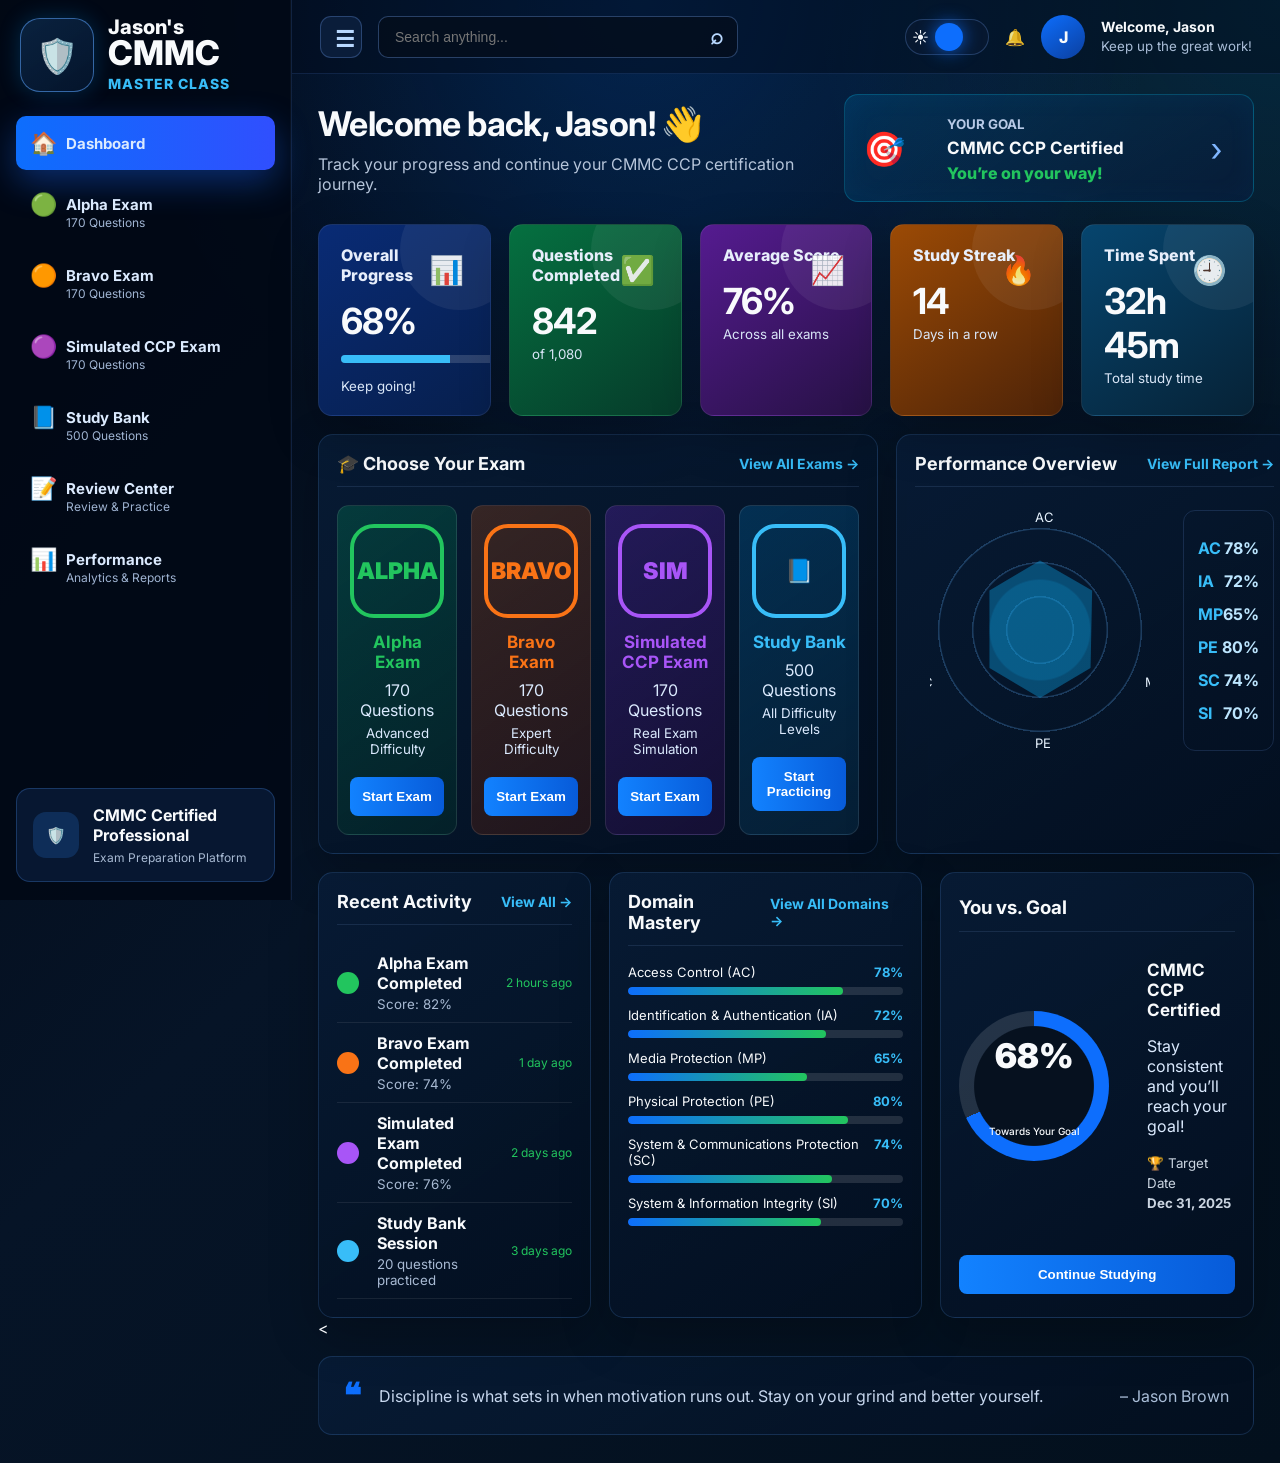
==== index.html @ 7495917f "Add files via upload" ====
<!DOCTYPE html>
<html lang="en">
<head>
  <meta charset="UTF-8" />
  <meta name="viewport" content="width=device-width, initial-scale=1.0" />
  <title>Jason's CMMC Master Class</title>
  <link rel="stylesheet" href="css/style.css?v=10" />
</head>

<body class="dash-body">

<aside class="side">
  <div class="logo-row">
    <div class="logo-badge">🛡️</div>
    <div>
      <div class="logo-title">Jason's<br><span>CMMC</span></div>
      <div class="logo-sub">MASTER CLASS</div>
    </div>
  </div>

  <nav class="side-nav">
    <a class="active" href="index.html"><span>🏠</span><b>Dashboard</b></a>
    <a href="exam-alpha.html"><span>🟢</span><b>Alpha Exam</b><small>170 Questions</small></a>
    <a href="exam-bravo.html"><span>🟠</span><b>Bravo Exam</b><small>170 Questions</small></a>
    <a href="exam-sim.html"><span>🟣</span><b>Simulated CCP Exam</b><small>170 Questions</small></a>
    <a href="study-bank.html"><span>📘</span><b>Study Bank</b><small>500 Questions</small></a>
    <a href="review.html"><span>📝</span><b>Review Center</b><small>Review & Practice</small></a>
    <a href="dashboard.html"><span>📊</span><b>Performance</b><small>Analytics & Reports</small></a>
  </nav>

  <div class="side-bottom">
    <div class="mini-shield">🛡️</div>
    <div>
      <b>CMMC Certified<br>Professional</b>
      <small>Exam Preparation Platform</small>
    </div>
  </div>
</aside>

<main class="dash-main">

  <header class="dash-top">
    <div class="top-left">
      <button class="hamburger">☰</button>
      <div class="search">
  <input id="dashboardSearch" type="text" placeholder="Search anything..." onkeydown="handleDashboardSearch(event)" />
  <button onclick="runDashboardSearch()">⌕</button>
</div>
    </div>

    <div class="top-right">
      <div class="toggle">☀️ <span></span></div>
      <div class="bell">🔔</div>
      <div class="avatar">J</div>
      <div class="welcome-mini">
        <b>Welcome, Jason</b>
        <small>Keep up the great work!</small>
      </div>
    </div>
  </header>

  <section class="hero-row">
    <div>
      <h1>Welcome back, Jason! 👋</h1>
      <p>Track your progress and continue your CMMC CCP certification journey.</p>
    </div>

    <div class="goal-box">
      <div class="goal-icon">🎯</div>
      <div>
        <small>YOUR GOAL</small>
        <b>CMMC CCP Certified</b>
        <span>You’re on your way!</span>
      </div>
      <div class="chev">›</div>
    </div>
  </section>

  <section class="metric-row">
    <div class="metric blue-card">
      <p>Overall Progress</p>
      <h2>68%</h2>
      <div class="progress-line"><span style="width:68%"></span></div>
      <small>Keep going!</small>
      <div class="metric-icon">📊</div>
    </div>

    <div class="metric green-card">
      <p>Questions Completed</p>
      <h2>842</h2>
      <small>of 1,080</small>
      <div class="metric-icon">✅</div>
    </div>

    <div class="metric purple-card">
      <p>Average Score</p>
      <h2>76%</h2>
      <small>Across all exams</small>
      <div class="metric-icon">📈</div>
    </div>

    <div class="metric orange-card">
      <p>Study Streak</p>
      <h2>14</h2>
      <small>Days in a row</small>
      <div class="metric-icon">🔥</div>
    </div>

    <div class="metric cyan-card">
      <p>Time Spent</p>
      <h2>32h 45m</h2>
      <small>Total study time</small>
      <div class="metric-icon">🕘</div>
    </div>
  </section>

  <section class="middle-grid">

    <div class="panel choose-panel">
      <div class="panel-head">
        <h3>🎓 Choose Your Exam</h3>
        <a href="#">View All Exams →</a>
      </div>

      <div class="exam-cards">
        <a class="exam-tile alpha-tile" href="exam-alpha.html">
          <div class="tile-shield">ALPHA</div>
          <h4>Alpha Exam</h4>
          <p>170 Questions</p>
          <small>Advanced Difficulty</small>
          <button>Start Exam</button>
        </a>

        <a class="exam-tile bravo-tile" href="exam-bravo.html">
          <div class="tile-shield">BRAVO</div>
          <h4>Bravo Exam</h4>
          <p>170 Questions</p>
          <small>Expert Difficulty</small>
          <button>Start Exam</button>
        </a>

        <a class="exam-tile sim-tile" href="exam-sim.html">
          <div class="tile-shield">SIM</div>
          <h4>Simulated CCP Exam</h4>
          <p>170 Questions</p>
          <small>Real Exam Simulation</small>
          <button>Start Exam</button>
        </a>

        <a class="exam-tile bank-tile" href="study-bank.html">
          <div class="tile-shield">📘</div>
          <h4>Study Bank</h4>
          <p>500 Questions</p>
          <small>All Difficulty Levels</small>
          <button>Start Practicing</button>
        </a>
      </div>
    </div>

    <div class="panel performance-card">
      <div class="panel-head">
        <h3>Performance Overview</h3>
        <a href="dashboard.html">View Full Report →</a>
      </div>

      <div class="radar-wrap">
        <div class="radar">
          <span>AC</span><span>IA</span><span>MP</span><span>PE</span><span>SC</span><span>SI</span>
          <div class="radar-poly"></div>
        </div>

        <div class="score-list">
          <p><b>AC</b><strong>78%</strong></p>
          <p><b>IA</b><strong>72%</strong></p>
          <p><b>MP</b><strong>65%</strong></p>
          <p><b>PE</b><strong>80%</strong></p>
          <p><b>SC</b><strong>74%</strong></p>
          <p><b>SI</b><strong>70%</strong></p>
        </div>
      </div>
    </div>

  </section>

  <section class="bottom-grid">

    <div class="panel">
      <div class="panel-head">
        <h3>Recent Activity</h3>
        <a href="#">View All →</a>
      </div>

      <div class="activity-list">
        <div><span class="dot green"></span><p><b>Alpha Exam Completed</b><small>Score: 82%</small></p><em>2 hours ago</em></div>
        <div><span class="dot orange"></span><p><b>Bravo Exam Completed</b><small>Score: 74%</small></p><em>1 day ago</em></div>
        <div><span class="dot purple"></span><p><b>Simulated Exam Completed</b><small>Score: 76%</small></p><em>2 days ago</em></div>
        <div><span class="dot blue"></span><p><b>Study Bank Session</b><small>20 questions practiced</small></p><em>3 days ago</em></div>
      </div>
    </div>

    <div class="panel">
      <div class="panel-head">
        <h3>Domain Mastery</h3>
        <a href="#">View All Domains →</a>
      </div>

      <div class="mastery-list">
        <div><p>Access Control (AC)<b>78%</b></p><span><i style="width:78%"></i></span></div>
        <div><p>Identification & Authentication (IA)<b>72%</b></p><span><i style="width:72%"></i></span></div>
        <div><p>Media Protection (MP)<b>65%</b></p><span><i style="width:65%"></i></span></div>
        <div><p>Physical Protection (PE)<b>80%</b></p><span><i style="width:80%"></i></span></div>
        <div><p>System & Communications Protection (SC)<b>74%</b></p><span><i style="width:74%"></i></span></div>
        <div><p>System & Information Integrity (SI)<b>70%</b></p><span><i style="width:70%"></i></span></div>
      </div>
    </div>

    <div class="panel goal-panel">
      <h3>You vs. Goal</h3>
      <div class="goal-ring">68%<small>Towards Your Goal</small></div>
      <div class="goal-text">
        <b>CMMC CCP Certified</b>
        <p>Stay consistent and you’ll reach your goal!</p>
        <small>🏆 Target Date<br><strong>Dec 31, 2025</strong></small>
      </div>
      <a href="study-bank.html"><button>Continue Studying</button></a>
    </div>

  </section>

<<footer class="quote-bar">
  <b>❝</b>
  <span>Discipline is what sets in when motivation runs out. Stay on your grind and better yourself.</span>
  <em>– Jason Brown</em>
</footer>

</main>

<script>
function handleDashboardSearch(event) {
  if (event.key === "Enter") {
    runDashboardSearch();
  }
}

function runDashboardSearch() {
  const term =
    document.getElementById("dashboardSearch")
      .value
      .trim()
      .toLowerCase();

  if (!term) return;

  const routes = [
    {
      keys: ["alpha", "alpha exam"],
      url: "exam-alpha.html"
    },
    {
      keys: ["bravo", "bravo exam"],
      url: "exam-bravo.html"
    },
    {
      keys: ["sim", "simulation", "simulated", "simulated exam"],
      url: "exam-sim.html"
    },
    {
      keys: ["study", "study bank", "bank", "practice"],
      url: "study-bank.html"
    },
    {
      keys: ["review", "missed", "incorrect", "wrong"],
      url: "review.html"
    },
    {
      keys: ["dashboard", "performance", "analytics", "report", "stats"],
      url: "dashboard.html"
    }
  ];

  const match = routes.find(route =>
    route.keys.some(key => term.includes(key))
  );

  if (match) {
    window.location.href = match.url;
  } else {
    alert(
      "Try searching: Alpha, Bravo, Simulated Exam, Study Bank, Review, or Performance."
    );
  }
}
</script>

</body>
</html>
---- css/style.css ----
@import url('https://fonts.googleapis.com/css2?family=Inter:wght@400;600;700;800&display=swap');

* {
  box-sizing: border-box;
}

body {
  margin: 0;
  font-family: Inter, Arial, sans-serif;
  color: #f8fafc;
}

a {
  text-decoration: none;
  color: inherit;
}

.dash-body {
  display: flex;
  min-height: 100vh;
  background:
    radial-gradient(circle at top center, rgba(0, 116, 255, 0.22), transparent 32%),
    radial-gradient(circle at top right, rgba(0, 221, 255, 0.11), transparent 24%),
    linear-gradient(135deg, #020814 0%, #061427 45%, #03101d 100%);
}

/* Sidebar */

.side {
  width: 292px;
  flex-shrink: 0;
  height: 100vh;
  position: sticky;
  top: 0;
  padding: 18px 16px;
  display: flex;
  flex-direction: column;
  background: rgba(2, 9, 22, 0.86);
  border-right: 1px solid rgba(90, 150, 255, 0.18);
  box-shadow: inset -1px 0 0 rgba(255,255,255,.03);
}

.logo-row {
  display: flex;
  align-items: center;
  gap: 14px;
  margin-bottom: 24px;
  padding-left: 4px;
}

.logo-badge {
  width: 74px;
  height: 74px;
  display: grid;
  place-items: center;
  border-radius: 20px;
  background:
    linear-gradient(145deg, rgba(28, 87, 147, .34), rgba(5, 23, 48, .85));
  border: 1px solid rgba(89, 164, 255, .55);
  box-shadow: 0 0 22px rgba(0, 149, 255, .24);
  font-size: 34px;
}

.logo-title {
  font-size: 20px;
  font-weight: 800;
  line-height: .95;
}

.logo-title span {
  font-size: 34px;
}

.logo-sub {
  margin-top: 6px;
  color: #38bdf8;
  font-size: 14px;
  font-weight: 800;
  letter-spacing: 1px;
}

.side-nav {
  display: flex;
  flex-direction: column;
  gap: 10px;
}

.side-nav a {
  min-height: 54px;
  display: grid;
  grid-template-columns: 36px 1fr;
  align-items: center;
  padding: 11px 14px;
  border-radius: 10px;
  color: #dbeafe;
  transition: .2s;
}

.side-nav a span {
  font-size: 22px;
}

.side-nav a b {
  font-size: 15px;
}

.side-nav a small {
  grid-column: 2;
  display: block;
  color: #9fb4d2;
  margin-top: -2px;
  font-size: 12px;
}

.side-nav a:hover,
.side-nav a.active {
  background: linear-gradient(90deg, #0d6efd 0%, #304ffe 100%);
  box-shadow: 0 12px 34px rgba(25, 103, 255, .38);
}

.side-nav a.active small {
  color: #dbeafe;
}

.side-bottom {
  margin-top: auto;
  display: flex;
  gap: 14px;
  align-items: center;
  padding: 16px;
  border-radius: 14px;
  background: rgba(10, 29, 58, .76);
  border: 1px solid rgba(80, 150, 255, .25);
}

.mini-shield {
  width: 46px;
  height: 46px;
  border-radius: 13px;
  display: grid;
  place-items: center;
  background: rgba(20, 64, 120, .55);
}

.side-bottom small {
  display: block;
  color: #a8bad3;
  margin-top: 5px;
  font-size: 12px;
}

/* Main */

.dash-main {
  flex: 1;
  min-width: 0;
  padding: 0 26px 28px;
}

.dash-top {
  height: 74px;
  margin: 0 -26px 20px;
  padding: 0 28px;
  display: flex;
  align-items: center;
  justify-content: space-between;
  background: rgba(2, 12, 28, .48);
  border-bottom: 1px solid rgba(90, 150, 255, .15);
}

.top-left,
.top-right {
  display: flex;
  align-items: center;
  gap: 16px;
}

.hamburger {
  width: 42px;
  height: 42px;
  border-radius: 11px;
  border: 1px solid rgba(120, 170, 255, .28);
  background: rgba(14, 35, 67, .72);
  color: #b8d8ff;
  font-size: 22px;
}

.search {
  width: 360px;
  height: 42px;
  display: flex;
  align-items: center;
  padding: 0 14px;
  border-radius: 10px;
  border: 1px solid rgba(120, 170, 255, .32);
  background: rgba(4, 13, 28, .78);
}

.search input {
  flex: 1;
  border: 0;
  outline: 0;
  background: transparent;
  color: #e5eefc;
  font-size: 14px;
}

.search button {
  border: 0;
  background: transparent;
  color: #b8d8ff;
  font-size: 22px;
  cursor: pointer;
  padding: 0;
}

.search button:hover {
  color: #38bdf8;
}

.toggle {
  width: 84px;
  height: 36px;
  padding: 4px 6px;
  border-radius: 999px;
  border: 1px solid rgba(120, 170, 255, .25);
  background: rgba(9, 25, 50, .85);
  display: flex;
  align-items: center;
  gap: 6px;
}

.toggle span {
  width: 28px;
  height: 28px;
  border-radius: 50%;
  background: #0d6efd;
  box-shadow: 0 0 18px rgba(13, 110, 253, .8);
}

.bell {
  opacity: .9;
}

.avatar {
  width: 44px;
  height: 44px;
  border-radius: 50%;
  display: grid;
  place-items: center;
  background: linear-gradient(145deg, #0d6efd, #0b3f9f);
  font-weight: 800;
}

.welcome-mini b {
  display: block;
  font-size: 14px;
}

.welcome-mini small {
  color: #a9bdd7;
}

/* Hero */

.hero-row {
  display: flex;
  align-items: center;
  justify-content: space-between;
  margin-bottom: 22px;
}

.hero-row h1 {
  font-size: 34px;
  margin: 0 0 10px;
  letter-spacing: -.6px;
}

.hero-row p {
  margin: 0;
  color: #b6c5da;
}

.goal-box {
  width: 420px;
  min-height: 94px;
  display: grid;
  grid-template-columns: 70px 1fr 24px;
  align-items: center;
  gap: 14px;
  padding: 18px;
  border-radius: 14px;
  background: linear-gradient(145deg, rgba(0, 110, 170, .23), rgba(8, 27, 56, .84));
  border: 1px solid rgba(0, 212, 255, .24);
  box-shadow: inset 0 0 30px rgba(0, 170, 255, .05);
}

.goal-icon {
  font-size: 34px;
}

.goal-box small {
  color: #b7c9e6;
  font-weight: 700;
}

.goal-box b {
  display: block;
  margin: 5px 0;
  font-size: 17px;
}

.goal-box span {
  color: #22c55e;
  font-weight: 800;
}

.chev {
  color: #7fb6ff;
  font-size: 34px;
}

/* Metrics */

.metric-row {
  display: grid;
  grid-template-columns: repeat(5, 1fr);
  gap: 18px;
  margin-bottom: 18px;
}

.metric {
  position: relative;
  min-height: 144px;
  padding: 20px 22px;
  border-radius: 14px;
  overflow: hidden;
  border: 1px solid rgba(255, 255, 255, .08);
  box-shadow: 0 18px 50px rgba(0,0,0,.24);
}

.metric:after {
  content: "";
  position: absolute;
  right: -30px;
  top: -35px;
  width: 120px;
  height: 120px;
  border-radius: 50%;
  background: rgba(255,255,255,.06);
}

.metric p {
  margin: 0 0 14px;
  font-weight: 800;
  color: #e7eefb;
}

.metric h2 {
  margin: 0;
  font-size: 36px;
  letter-spacing: -1px;
}

.metric small {
  color: #d9e6f7;
}

.metric-icon {
  position: absolute;
  top: 28px;
  right: 26px;
  font-size: 28px;
  z-index: 2;
  opacity: .9;
}

.blue-card { background: linear-gradient(145deg, #092b75, #071f4d); }
.green-card { background: linear-gradient(145deg, #057040, #063b2a); }
.purple-card { background: linear-gradient(145deg, #551b90, #261144); }
.orange-card { background: linear-gradient(145deg, #9b4a05, #4d2308); }
.cyan-card { background: linear-gradient(145deg, #06456e, #062236); }

.progress-line {
  height: 8px;
  width: 160px;
  background: rgba(255,255,255,.15);
  border-radius: 999px;
  margin: 12px 0;
  overflow: hidden;
}

.progress-line span {
  display: block;
  height: 100%;
  background: #38bdf8;
}

/* Panels */

.middle-grid {
  display: grid;
  grid-template-columns: 1.55fr 1.1fr;
  gap: 18px;
  margin-bottom: 18px;
}

.bottom-grid {
  display: grid;
  grid-template-columns: 1fr 1.15fr 1.15fr;
  gap: 18px;
}

.panel {
  border-radius: 15px;
  background: linear-gradient(145deg, rgba(8, 28, 55, .86), rgba(3, 15, 31, .92));
  border: 1px solid rgba(93, 164, 255, .18);
  box-shadow: 0 18px 50px rgba(0,0,0,.24);
  padding: 18px;
}

.panel-head {
  display: flex;
  align-items: center;
  justify-content: space-between;
  margin-bottom: 18px;
  padding-bottom: 12px;
  border-bottom: 1px solid rgba(150, 190, 255, .12);
}

.panel-head h3 {
  margin: 0;
  font-size: 18px;
}

.panel-head a {
  color: #38bdf8;
  font-size: 14px;
  font-weight: 700;
}

.exam-cards {
  display: grid;
  grid-template-columns: repeat(4, 1fr);
  gap: 14px;
}

.exam-tile {
  min-height: 270px;
  text-align: center;
  padding: 18px 12px;
  border-radius: 12px;
  border: 1px solid rgba(255,255,255,.1);
  transition: .2s;
}

.exam-tile:hover {
  transform: translateY(-5px);
}

.tile-shield {
  width: 94px;
  height: 94px;
  margin: 0 auto 14px;
  display: grid;
  place-items: center;
  border-radius: 24px;
  border: 4px solid currentColor;
  font-size: 23px;
  font-weight: 900;
}

.exam-tile h4 {
  margin: 6px 0 8px;
  font-size: 17px;
}

.exam-tile p,
.exam-tile small {
  display: block;
  color: #dbeafe;
  margin: 5px 0;
}

.exam-tile button,
.goal-panel button {
  width: 100%;
  margin-top: 15px;
  padding: 12px;
  border: 0;
  border-radius: 8px;
  background: linear-gradient(90deg, #1282ff, #075bd9);
  color: white;
  font-weight: 800;
  cursor: pointer;
}

.alpha-tile {
  color: #22c55e;
  background: linear-gradient(145deg, rgba(0, 160, 95, .25), rgba(4, 39, 42, .68));
}

.bravo-tile {
  color: #f97316;
  background: linear-gradient(145deg, rgba(178, 74, 10, .28), rgba(43, 23, 27, .72));
}

.sim-tile {
  color: #a855f7;
  background: linear-gradient(145deg, rgba(99, 36, 184, .32), rgba(26, 16, 58, .75));
}

.bank-tile {
  color: #38bdf8;
  background: linear-gradient(145deg, rgba(0, 132, 210, .24), rgba(7, 36, 60, .76));
}

/* Radar */

.radar-wrap {
  display: grid;
  grid-template-columns: 1.25fr .9fr;
  align-items: center;
  gap: 18px;
}

.radar {
  position: relative;
  width: 250px;
  height: 250px;
  margin: auto;
  background:
    radial-gradient(circle, rgba(14,165,233,.18) 0 28%, transparent 29%),
    repeating-radial-gradient(circle, transparent 0 32px, rgba(99,179,255,.25) 33px 34px);
  clip-path: polygon(50% 0, 94% 25%, 94% 75%, 50% 100%, 6% 75%, 6% 25%);
}

.radar span {
  position: absolute;
  color: #e8f4ff;
  font-size: 13px;
}

.radar span:nth-child(1) { top: 4px; left: 48%; }
.radar span:nth-child(2) { top: 65px; right: 0; }
.radar span:nth-child(3) { bottom: 65px; right: 0; }
.radar span:nth-child(4) { bottom: 4px; left: 48%; }
.radar span:nth-child(5) { bottom: 65px; left: 0; }
.radar span:nth-child(6) { top: 65px; left: 0; }

.radar-poly {
  position: absolute;
  inset: 46px;
  background: rgba(14,165,233,.38);
  border: 4px solid #00b7ff;
  clip-path: polygon(50% 6%, 83% 25%, 82% 74%, 50% 93%, 18% 74%, 18% 25%);
}

.score-list {
  padding: 14px;
  border-radius: 12px;
  border: 1px solid rgba(120,170,255,.16);
}

.score-list p {
  display: flex;
  justify-content: space-between;
  margin: 13px 0;
}

.score-list b {
  color: #38bdf8;
}

.score-list strong {
  color: #bde6ff;
}

/* Bottom */

.activity-list div {
  display: grid;
  grid-template-columns: 30px 1fr auto;
  align-items: center;
  gap: 10px;
  padding: 10px 0;
  border-bottom: 1px solid rgba(255,255,255,.08);
}

.activity-list p {
  margin: 0;
}

.activity-list small {
  display: block;
  color: #a8bad3;
  margin-top: 3px;
}

.activity-list em {
  color: #22c55e;
  font-style: normal;
  font-size: 12px;
}

.dot {
  width: 22px;
  height: 22px;
  border-radius: 50%;
  display: block;
}

.dot.green { background: #22c55e; }
.dot.orange { background: #f97316; }
.dot.purple { background: #a855f7; }
.dot.blue { background: #38bdf8; }

.mastery-list div {
  margin-bottom: 12px;
}

.mastery-list p {
  display: flex;
  justify-content: space-between;
  margin: 0 0 7px;
  font-size: 13px;
}

.mastery-list p b {
  color: #38bdf8;
}

.mastery-list span {
  height: 8px;
  background: rgba(255,255,255,.12);
  border-radius: 999px;
  display: block;
  overflow: hidden;
}

.mastery-list i {
  height: 100%;
  display: block;
  border-radius: 999px;
  background: linear-gradient(90deg, #0d6efd, #22c55e);
}

.goal-panel {
  display: grid;
  grid-template-columns: 170px 1fr;
  gap: 18px;
  align-items: center;
}

.goal-panel h3 {
  grid-column: 1 / -1;
  margin: 0;
  padding-bottom: 12px;
  border-bottom: 1px solid rgba(150,190,255,.12);
}

.goal-ring {
  width: 150px;
  height: 150px;
  border-radius: 50%;
  display: grid;
  place-items: center;
  font-size: 34px;
  font-weight: 900;
  background:
    radial-gradient(circle at center, #06111f 56%, transparent 57%),
    conic-gradient(#0d6efd 0 68%, rgba(255,255,255,.12) 68% 100%);
}

.goal-ring small {
  display: block;
  font-size: 10px;
  font-weight: 500;
}

.goal-text b {
  font-size: 17px;
}

.goal-text p {
  color: #dbeafe;
}

.goal-text small {
  color: #cbd5e1;
}

.goal-panel a {
  grid-column: 1 / -1;
}

/* Quote */

.quote-bar {
  margin-top: 18px;
  padding: 18px 24px;
  display: flex;
  align-items: center;
  gap: 18px;
  border-radius: 14px;
  background: linear-gradient(145deg, rgba(8, 28, 55, .86), rgba(3, 15, 31, .92));
  border: 1px solid rgba(93, 164, 255, .18);
  color: #c7d7ee;
}

.quote-bar b {
  color: #0d6efd;
  font-size: 34px;
}

.quote-bar em {
  margin-left: auto;
  font-style: normal;
  color: #a9bdd7;
}

/* Existing app compatibility */

.dashboard-card,
.review-card,
.exam-main,
#questionContainer {
  background: linear-gradient(145deg, rgba(8, 28, 55, .92), rgba(3, 15, 31, .96));
  border: 1px solid rgba(93, 164, 255, .22);
  border-radius: 14px;
  padding: 20px;
  margin: 16px;
  color: #f8fafc;
}

button {
  background: linear-gradient(90deg, #0d6efd, #075bd9);
  color: white;
  border: none;
  border-radius: 8px;
  padding: 10px 14px;
  font-weight: 800;
  cursor: pointer;
}

.choice {
  display: block;
  padding: 14px;
  margin: 10px 0;
  border-radius: 10px;
  background: rgba(255,255,255,.05);
  border: 1px solid rgba(255,255,255,.09);
}

#progressBarContainer {
  height: 10px;
  background: rgba(255,255,255,.12);
  border-radius: 99px;
  overflow: hidden;
  margin: 16px;
}

#progressBar {
  height: 100%;
  width: 0%;
  background: linear-gradient(90deg, #0d6efd, #22c55e);
}

.weak-domain { color: #ef4444; font-weight: bold; }
.mid-domain { color: #f59e0b; font-weight: bold; }
.strong-domain { color: #22c55e; font-weight: bold; }

@media (max-width: 1200px) {
  .metric-row {
    grid-template-columns: repeat(2, 1fr);
  }

  .middle-grid,
  .bottom-grid {
    grid-template-columns: 1fr;
  }

  .exam-cards {
    grid-template-columns: repeat(2, 1fr);
  }

  .radar-wrap {
    grid-template-columns: 1fr;
  }
}

@media (max-width: 800px) {
  .dash-body {
    flex-direction: column;
  }

  .side {
    width: 100%;
    height: auto;
    position: relative;
  }

  .dash-top,
  .hero-row,
  .top-left,
  .top-right {
    flex-direction: column;
    height: auto;
    align-items: flex-start;
    gap: 12px;
  }

  .search,
  .goal-box {
    width: 100%;
  }

  .metric-row,
  .exam-cards,
  .goal-panel {
    grid-template-columns: 1fr;
  }
}
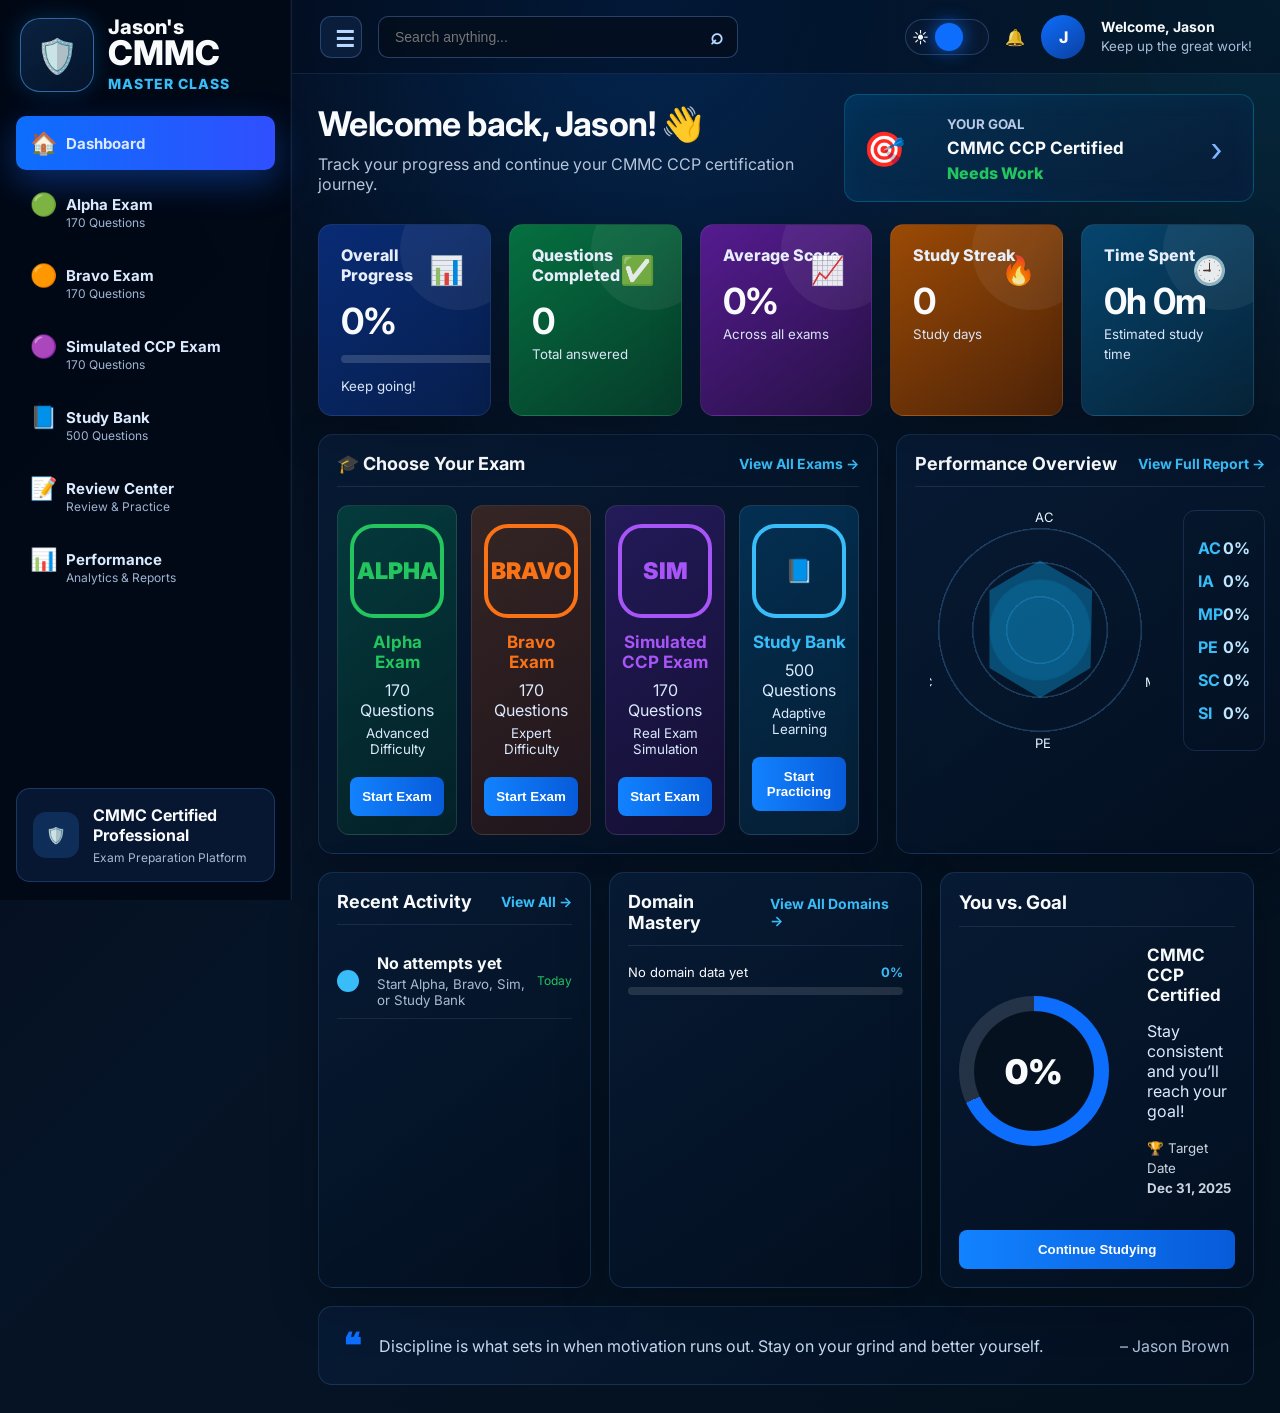
==== commit 2e487135: "Add files via upload" ====
--- a/index.html
+++ b/index.html
@@ -4,7 +4,7 @@
   <meta charset="UTF-8" />
   <meta name="viewport" content="width=device-width, initial-scale=1.0" />
   <title>Jason's CMMC Master Class</title>
-  <link rel="stylesheet" href="css/style.css?v=10" />
+  <link rel="stylesheet" href="css/style.css?v=11" />
 </head>
 
 <body class="dash-body">
@@ -43,9 +43,9 @@
     <div class="top-left">
       <button class="hamburger">☰</button>
       <div class="search">
-  <input id="dashboardSearch" type="text" placeholder="Search anything..." onkeydown="handleDashboardSearch(event)" />
-  <button onclick="runDashboardSearch()">⌕</button>
-</div>
+        <input id="dashboardSearch" type="text" placeholder="Search anything..." onkeydown="handleDashboardSearch(event)" />
+        <button onclick="runDashboardSearch()">⌕</button>
+      </div>
     </div>
 
     <div class="top-right">
@@ -70,7 +70,7 @@
       <div>
         <small>YOUR GOAL</small>
         <b>CMMC CCP Certified</b>
-        <span>You’re on your way!</span>
+        <span id="goalStatus">You’re on your way!</span>
       </div>
       <div class="chev">›</div>
     </div>
@@ -79,37 +79,37 @@
   <section class="metric-row">
     <div class="metric blue-card">
       <p>Overall Progress</p>
-      <h2>68%</h2>
-      <div class="progress-line"><span style="width:68%"></span></div>
+      <h2 id="overallProgress">0%</h2>
+      <div class="progress-line"><span id="overallProgressBar" style="width:0%"></span></div>
       <small>Keep going!</small>
       <div class="metric-icon">📊</div>
     </div>
 
     <div class="metric green-card">
       <p>Questions Completed</p>
-      <h2>842</h2>
-      <small>of 1,080</small>
+      <h2 id="questionsCompleted">0</h2>
+      <small>Total answered</small>
       <div class="metric-icon">✅</div>
     </div>
 
     <div class="metric purple-card">
       <p>Average Score</p>
-      <h2>76%</h2>
+      <h2 id="averageScore">0%</h2>
       <small>Across all exams</small>
       <div class="metric-icon">📈</div>
     </div>
 
     <div class="metric orange-card">
       <p>Study Streak</p>
-      <h2>14</h2>
-      <small>Days in a row</small>
+      <h2 id="studyStreak">0</h2>
+      <small>Study days</small>
       <div class="metric-icon">🔥</div>
     </div>
 
     <div class="metric cyan-card">
       <p>Time Spent</p>
-      <h2>32h 45m</h2>
-      <small>Total study time</small>
+      <h2 id="timeSpent">0h 0m</h2>
+      <small>Estimated study time</small>
       <div class="metric-icon">🕘</div>
     </div>
   </section>
@@ -119,7 +119,7 @@
     <div class="panel choose-panel">
       <div class="panel-head">
         <h3>🎓 Choose Your Exam</h3>
-        <a href="#">View All Exams →</a>
+        <a href="exam-sim.html">View All Exams →</a>
       </div>
 
       <div class="exam-cards">
@@ -151,7 +151,7 @@
           <div class="tile-shield">📘</div>
           <h4>Study Bank</h4>
           <p>500 Questions</p>
-          <small>All Difficulty Levels</small>
+          <small>Adaptive Learning</small>
           <button>Start Practicing</button>
         </a>
       </div>
@@ -169,13 +169,13 @@
           <div class="radar-poly"></div>
         </div>
 
-        <div class="score-list">
-          <p><b>AC</b><strong>78%</strong></p>
-          <p><b>IA</b><strong>72%</strong></p>
-          <p><b>MP</b><strong>65%</strong></p>
-          <p><b>PE</b><strong>80%</strong></p>
-          <p><b>SC</b><strong>74%</strong></p>
-          <p><b>SI</b><strong>70%</strong></p>
+        <div id="performanceScoreList" class="score-list">
+          <p><b>AC</b><strong>0%</strong></p>
+          <p><b>IA</b><strong>0%</strong></p>
+          <p><b>MP</b><strong>0%</strong></p>
+          <p><b>PE</b><strong>0%</strong></p>
+          <p><b>SC</b><strong>0%</strong></p>
+          <p><b>SI</b><strong>0%</strong></p>
         </div>
       </div>
     </div>
@@ -187,36 +187,28 @@
     <div class="panel">
       <div class="panel-head">
         <h3>Recent Activity</h3>
-        <a href="#">View All →</a>
-      </div>
-
-      <div class="activity-list">
-        <div><span class="dot green"></span><p><b>Alpha Exam Completed</b><small>Score: 82%</small></p><em>2 hours ago</em></div>
-        <div><span class="dot orange"></span><p><b>Bravo Exam Completed</b><small>Score: 74%</small></p><em>1 day ago</em></div>
-        <div><span class="dot purple"></span><p><b>Simulated Exam Completed</b><small>Score: 76%</small></p><em>2 days ago</em></div>
-        <div><span class="dot blue"></span><p><b>Study Bank Session</b><small>20 questions practiced</small></p><em>3 days ago</em></div>
+        <a href="dashboard.html">View All →</a>
+      </div>
+
+      <div id="recentActivityList" class="activity-list">
+        <div><span class="dot blue"></span><p><b>No attempts yet</b><small>Start an exam or study session</small></p><em>Today</em></div>
       </div>
     </div>
 
     <div class="panel">
       <div class="panel-head">
         <h3>Domain Mastery</h3>
-        <a href="#">View All Domains →</a>
-      </div>
-
-      <div class="mastery-list">
-        <div><p>Access Control (AC)<b>78%</b></p><span><i style="width:78%"></i></span></div>
-        <div><p>Identification & Authentication (IA)<b>72%</b></p><span><i style="width:72%"></i></span></div>
-        <div><p>Media Protection (MP)<b>65%</b></p><span><i style="width:65%"></i></span></div>
-        <div><p>Physical Protection (PE)<b>80%</b></p><span><i style="width:80%"></i></span></div>
-        <div><p>System & Communications Protection (SC)<b>74%</b></p><span><i style="width:74%"></i></span></div>
-        <div><p>System & Information Integrity (SI)<b>70%</b></p><span><i style="width:70%"></i></span></div>
+        <a href="dashboard.html">View All Domains →</a>
+      </div>
+
+      <div id="domainMasteryList" class="mastery-list">
+        <div><p>No domain data yet<b>0%</b></p><span><i style="width:0%"></i></span></div>
       </div>
     </div>
 
     <div class="panel goal-panel">
       <h3>You vs. Goal</h3>
-      <div class="goal-ring">68%<small>Towards Your Goal</small></div>
+      <div id="goalRing" class="goal-ring">0%<small>Towards Your Goal</small></div>
       <div class="goal-text">
         <b>CMMC CCP Certified</b>
         <p>Stay consistent and you’ll reach your goal!</p>
@@ -227,11 +219,11 @@
 
   </section>
 
-<<footer class="quote-bar">
-  <b>❝</b>
-  <span>Discipline is what sets in when motivation runs out. Stay on your grind and better yourself.</span>
-  <em>– Jason Brown</em>
-</footer>
+  <footer class="quote-bar">
+    <b>❝</b>
+    <span>Discipline is what sets in when motivation runs out. Stay on your grind and better yourself.</span>
+    <em>– Jason Brown</em>
+  </footer>
 
 </main>
 
@@ -252,30 +244,12 @@
   if (!term) return;
 
   const routes = [
-    {
-      keys: ["alpha", "alpha exam"],
-      url: "exam-alpha.html"
-    },
-    {
-      keys: ["bravo", "bravo exam"],
-      url: "exam-bravo.html"
-    },
-    {
-      keys: ["sim", "simulation", "simulated", "simulated exam"],
-      url: "exam-sim.html"
-    },
-    {
-      keys: ["study", "study bank", "bank", "practice"],
-      url: "study-bank.html"
-    },
-    {
-      keys: ["review", "missed", "incorrect", "wrong"],
-      url: "review.html"
-    },
-    {
-      keys: ["dashboard", "performance", "analytics", "report", "stats"],
-      url: "dashboard.html"
-    }
+    { keys: ["alpha", "alpha exam"], url: "exam-alpha.html" },
+    { keys: ["bravo", "bravo exam"], url: "exam-bravo.html" },
+    { keys: ["sim", "simulation", "simulated", "simulated exam"], url: "exam-sim.html" },
+    { keys: ["study", "study bank", "bank", "practice"], url: "study-bank.html" },
+    { keys: ["review", "missed", "incorrect", "wrong"], url: "review.html" },
+    { keys: ["dashboard", "performance", "analytics", "report", "stats"], url: "dashboard.html" }
   ];
 
   const match = routes.find(route =>
@@ -285,12 +259,12 @@
   if (match) {
     window.location.href = match.url;
   } else {
-    alert(
-      "Try searching: Alpha, Bravo, Simulated Exam, Study Bank, Review, or Performance."
-    );
+    alert("Try searching: Alpha, Bravo, Simulated Exam, Study Bank, Review, or Performance.");
   }
 }
 </script>
 
+<script src="js/home-dashboard.js"></script>
+
 </body>
 </html>
--- a/css/style.css
+++ b/css/style.css
@@ -744,12 +744,34 @@
 }
 
 .choice {
-  display: block;
-  padding: 14px;
-  margin: 10px 0;
-  border-radius: 10px;
-  background: rgba(255,255,255,.05);
-  border: 1px solid rgba(255,255,255,.09);
+  display: flex;
+  align-items: flex-start;
+  gap: 12px;
+  padding: 16px 18px;
+  margin: 12px 0;
+  border-radius: 14px;
+  background: rgba(255,255,255,.055);
+  border: 1px solid rgba(148, 197, 255, .16);
+  color: #f8fafc;
+  cursor: pointer;
+  transition: .18s ease;
+}
+
+.choice:hover {
+  background: rgba(56,189,248,.12);
+  border-color: rgba(56,189,248,.45);
+  transform: translateY(-1px);
+}
+
+.choice input {
+  margin-top: 3px;
+  accent-color: #38bdf8;
+}
+
+.choice:has(input:checked) {
+  background: linear-gradient(145deg, rgba(13,110,253,.25), rgba(3,15,31,.92));
+  border-color: #38bdf8;
+  box-shadow: 0 0 22px rgba(56,189,248,.22);
 }
 
 #progressBarContainer {
@@ -787,6 +809,78 @@
   .radar-wrap {
     grid-template-columns: 1fr;
   }
+}
+body:not(.dash-body) {
+  background:
+    radial-gradient(circle at top center, rgba(0,116,255,.18), transparent 35%),
+    linear-gradient(135deg,#020814,#061427 55%,#03101d);
+  color: #f8fafc;
+}
+
+.exam-layout {
+  display: grid;
+  grid-template-columns: minmax(0,1fr) 300px;
+  gap: 22px;
+  align-items: start;
+  margin: 18px;
+}
+
+.exam-main {
+  grid-column: 1;
+  grid-row: 1;
+  margin: 0;
+}
+
+#questionContainer {
+  margin: 0;
+  max-width: 1000px;
+}
+
+#questionNav {
+  grid-column: 2;
+  grid-row: 1;
+  position: sticky;
+  top: 90px;
+  max-height: calc(100vh - 120px);
+  overflow-y: auto;
+  background: linear-gradient(145deg,rgba(8,28,55,.94),rgba(3,15,31,.98));
+  border: 1px solid rgba(93,164,255,.22);
+  border-radius: 16px;
+  padding: 16px;
+  color: #f8fafc;
+}
+
+.nav-grid {
+  display: grid;
+  grid-template-columns: repeat(5,1fr);
+  gap: 8px;
+}
+
+.nav-question {
+  width: 42px;
+  height: 42px;
+  border-radius: 10px;
+  border: 1px solid rgba(255,255,255,.12);
+  background: rgba(255,255,255,.08);
+  color: #dbeafe;
+}
+
+.nav-answered {
+  background: linear-gradient(145deg,#16a34a,#0f6b36);
+  color: white;
+}
+
+.nav-current {
+  outline: 3px solid #38bdf8;
+  box-shadow: 0 0 18px rgba(56,189,248,.55);
+}
+
+.nav-flagged {
+  background: linear-gradient(145deg,#f97316,#9a3412);
+}
+
+.nav-answered.nav-flagged {
+  background: linear-gradient(145deg,#22c55e,#f97316);
 }
 
 @media (max-width: 800px) {
@@ -820,4 +914,70 @@
   .goal-panel {
     grid-template-columns: 1fr;
   }
+    .exam-layout {
+    grid-template-columns: 1fr;
+  }
+  #questionNav {
+    position: relative;
+    top: 0;
+    max-height: none;
+  }
+  
+
+  .nav-grid {
+    grid-template-columns: repeat(8, 1fr);
+  }
+  .exam-action-bar {
+  position: sticky;
+  bottom: 18px;
+  z-index: 20;
+  display: flex;
+  gap: 10px;
+  justify-content: center;
+  flex-wrap: wrap;
+  margin-top: 22px;
+  padding: 14px;
+  border-radius: 16px;
+  background: rgba(3, 15, 31, .92);
+  border: 1px solid rgba(93,164,255,.28);
+  box-shadow: 0 18px 45px rgba(0,0,0,.42);
+  backdrop-filter: blur(14px);
+}
+
+.exam-action-bar button {
+  min-width: 120px;
+}
+
+.exam-action-bar .submit-btn {
+  background: linear-gradient(90deg, #16a34a, #15803d);
+}
+
+.exam-action-bar .reset-btn {
+  background: linear-gradient(90deg, #ef4444, #991b1b);
+}
+.exam-status-bar {
+  position: sticky;
+  top: 0;
+  z-index: 25;
+  display: flex;
+  flex-wrap: wrap;
+  gap: 12px;
+  justify-content: space-between;
+  margin-bottom: 18px;
+  padding: 12px 16px;
+  border-radius: 14px;
+  background: rgba(3, 15, 31, .94);
+  border: 1px solid rgba(93,164,255,.28);
+  box-shadow: 0 12px 32px rgba(0,0,0,.35);
+  backdrop-filter: blur(14px);
+}
+
+.exam-status-bar span {
+  color: #dbeafe;
+  font-size: 14px;
+}
+
+.exam-status-bar strong {
+  color: #38bdf8;
+}
 }
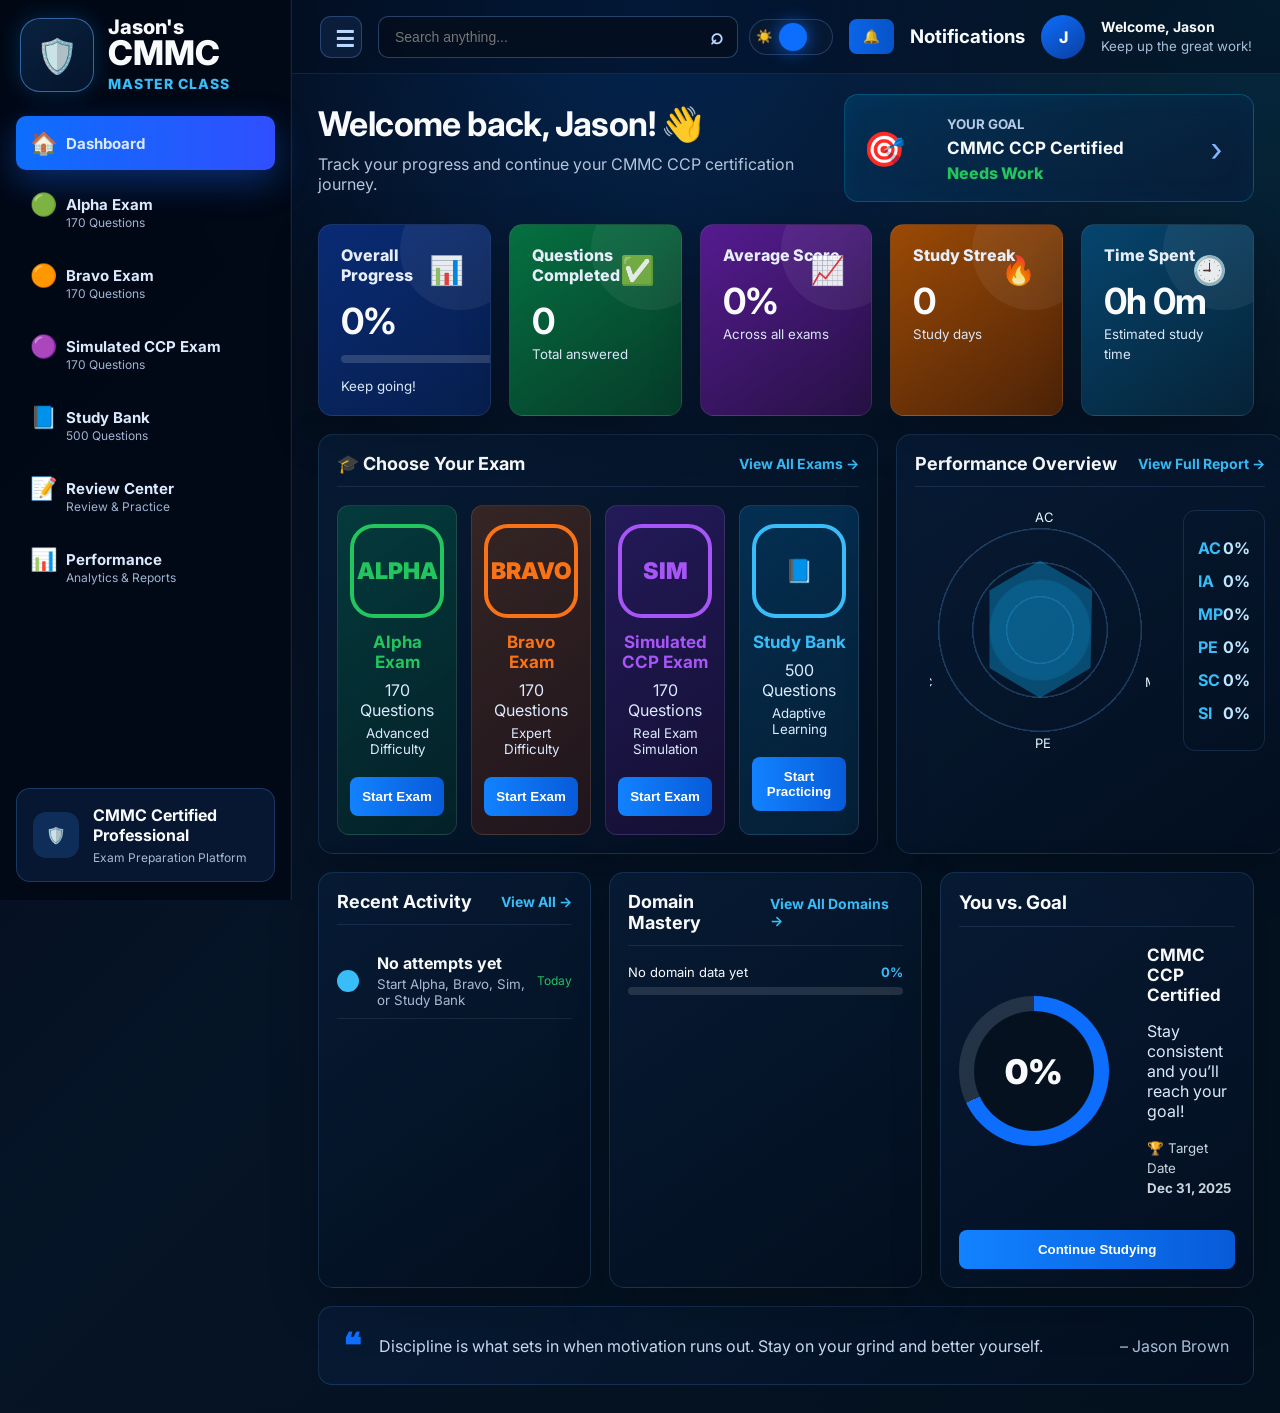
==== commit 9dbe7404: "Add files via upload" ====
--- a/index.html
+++ b/index.html
@@ -49,8 +49,13 @@
     </div>
 
     <div class="top-right">
-      <div class="toggle">☀️ <span></span></div>
-      <div class="bell">🔔</div>
+<button id="themeToggle" class="toggle">☀️ <span></span></button>
+<button id="notificationBell" class="bell">🔔</button>
+
+<div id="notificationPanel" class="notification-panel hidden">
+  <h3>Notifications</h3>
+  <div id="notificationContent"></div>
+</div>
       <div class="avatar">J</div>
       <div class="welcome-mini">
         <b>Welcome, Jason</b>
--- a/css/style.css
+++ b/css/style.css
@@ -980,4 +980,90 @@
 .exam-status-bar strong {
   color: #38bdf8;
 }
+.review-toolbar {
+  display: flex;
+  flex-wrap: wrap;
+  gap: 10px;
+  margin: 18px;
+  padding: 16px;
+  border-radius: 16px;
+  background: rgba(3,15,31,.92);
+  border: 1px solid rgba(93,164,255,.25);
+}
+
+.review-toolbar input {
+  flex: 1;
+  min-width: 280px;
+  padding: 12px 14px;
+  border-radius: 10px;
+  border: 1px solid rgba(93,164,255,.28);
+  background: rgba(255,255,255,.06);
+  color: #f8fafc;
+}
+
+.review-header,
+.review-meta,
+.review-answer-grid {
+  display: flex;
+  gap: 14px;
+  flex-wrap: wrap;
+}
+
+.review-header {
+  justify-content: space-between;
+  align-items: center;
+}
+
+.review-meta span {
+  padding: 8px 12px;
+  border-radius: 999px;
+  background: rgba(255,255,255,.06);
+  border: 1px solid rgba(93,164,255,.18);
+}
+
+.review-answer-grid {
+  display: grid;
+  grid-template-columns: 1fr 1fr;
+  margin: 18px 0;
+}
+
+.answer-box {
+  padding: 16px;
+  border-radius: 14px;
+  border: 1px solid rgba(255,255,255,.12);
+}
+
+.answer-good {
+  background: rgba(22,163,74,.14);
+  border-color: rgba(34,197,94,.55);
+}
+
+.answer-bad {
+  background: rgba(239,68,68,.14);
+  border-color: rgba(239,68,68,.55);
+}
+
+.status-correct {
+  color: #22c55e;
+  font-weight: 900;
+}
+
+.status-incorrect {
+  color: #ef4444;
+  font-weight: 900;
+}
+
+.correct-review {
+  border-color: rgba(34,197,94,.45);
+}
+
+.incorrect-review {
+  border-color: rgba(239,68,68,.45);
+}
+
+@media (max-width: 800px) {
+  .review-answer-grid {
+    grid-template-columns: 1fr;
+  }
+}
 }
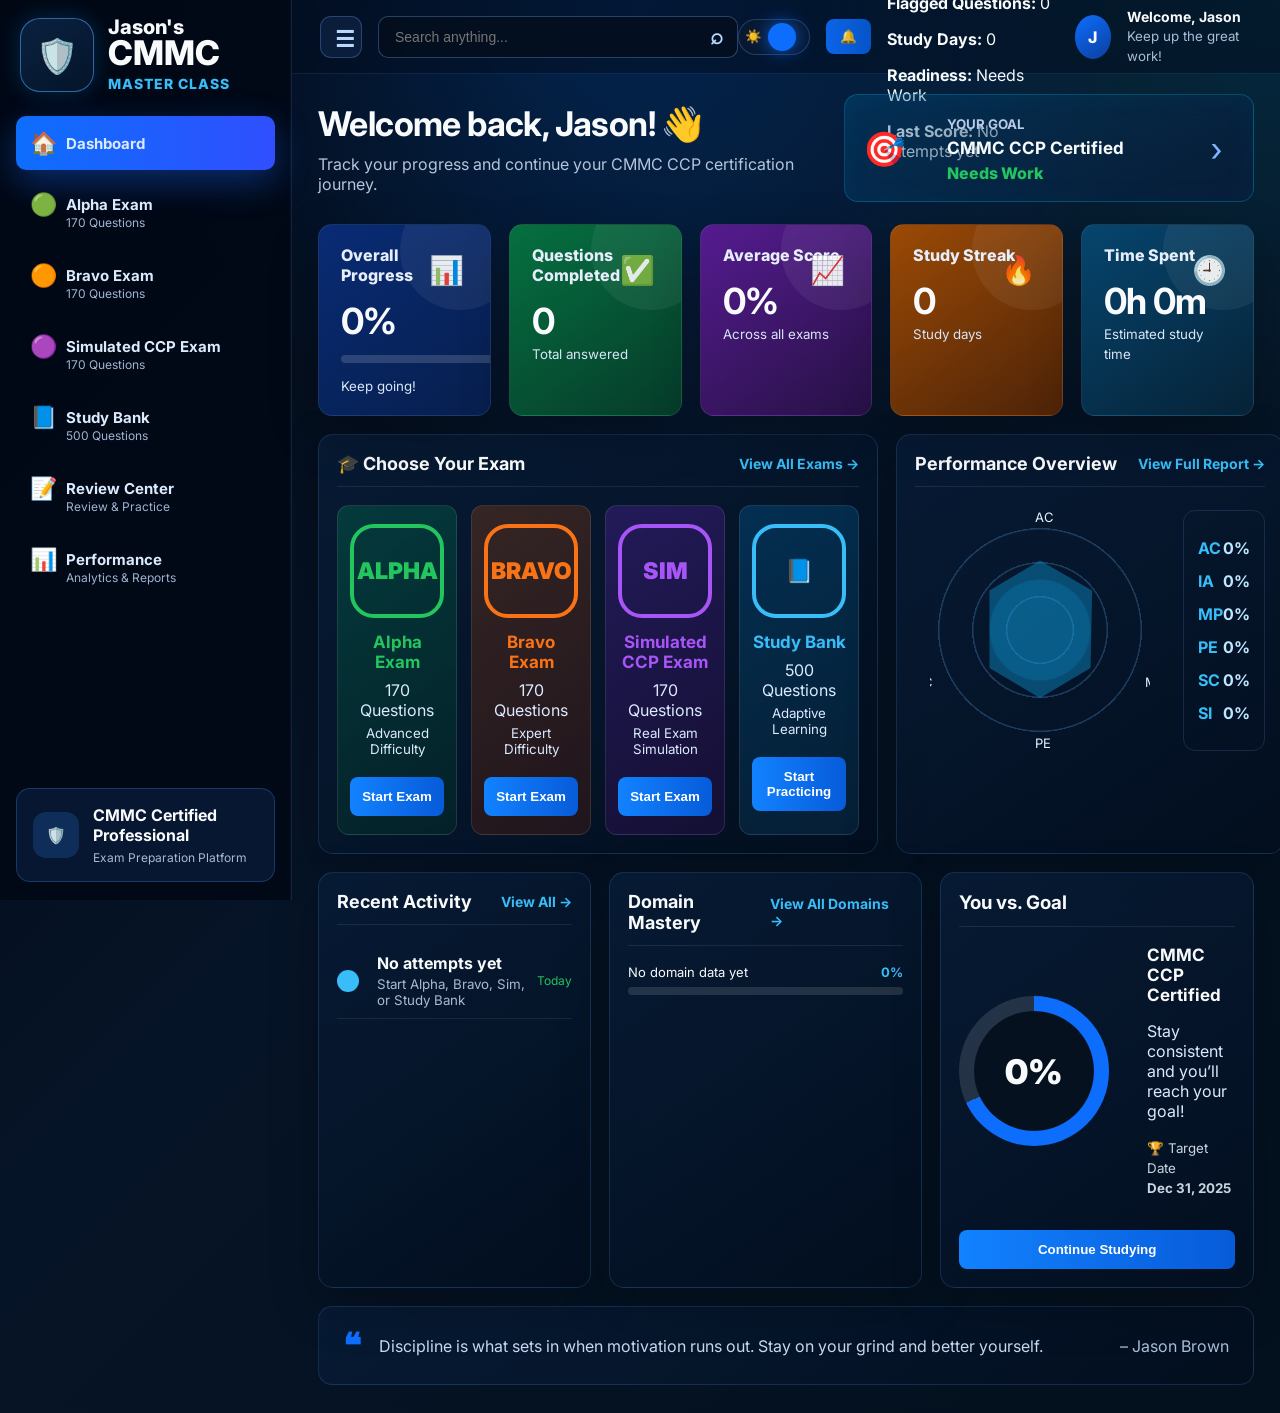
==== commit 655a3f16: "Add files via upload" ====
--- a/index.html
+++ b/index.html
@@ -269,7 +269,7 @@
 }
 </script>
 
-<script src="js/home-dashboard.js"></script>
+<script src="js/home-dashboard.js?v=2"></script>
 
 </body>
 </html>
--- a/css/style.css
+++ b/css/style.css
@@ -1066,4 +1066,74 @@
     grid-template-columns: 1fr;
   }
 }
+.bell {
+  width: 42px;
+  height: 42px;
+  border-radius: 11px;
+  border: 1px solid rgba(120,170,255,.28);
+  background: rgba(14,35,67,.72);
+  color: white;
+  cursor: pointer;
+}
+
+.notification-panel {
+  position: absolute;
+  top: 64px;
+  right: 34px;
+  width: 280px;
+  z-index: 100;
+  padding: 18px;
+  border-radius: 16px;
+  background: rgba(3,15,31,.96);
+  border: 1px solid rgba(93,164,255,.28);
+  box-shadow: 0 18px 50px rgba(0,0,0,.45);
+}
+
+.notification-panel h3 {
+  margin-top: 0;
+}
+
+.notification-panel p {
+  margin: 10px 0;
+  color: #dbeafe;
+}
+
+.hidden {
+  display: none;
+}
+
+.light-mode {
+  background: #eef4fb;
+  color: #0f172a;
+}
+
+.light-mode .dash-main {
+  background: #eef4fb;
+}
+
+.light-mode .panel,
+.light-mode .metric,
+.light-mode .goal-box,
+.light-mode .quote-bar,
+.light-mode .notification-panel {
+  color: #0f172a;
+  background: rgba(255,255,255,.92);
+  border-color: rgba(15,23,42,.12);
+}
+
+.light-mode .panel p,
+.light-mode .quote-bar,
+.light-mode .mastery-list p,
+.light-mode .score-list p,
+.light-mode .notification-panel p {
+  color: #0f172a;
+}
+
+.light-mode .side {
+  background: #0f172a;
+}
+
+.light-mode .dash-top {
+  background: rgba(255,255,255,.85);
+}
 }
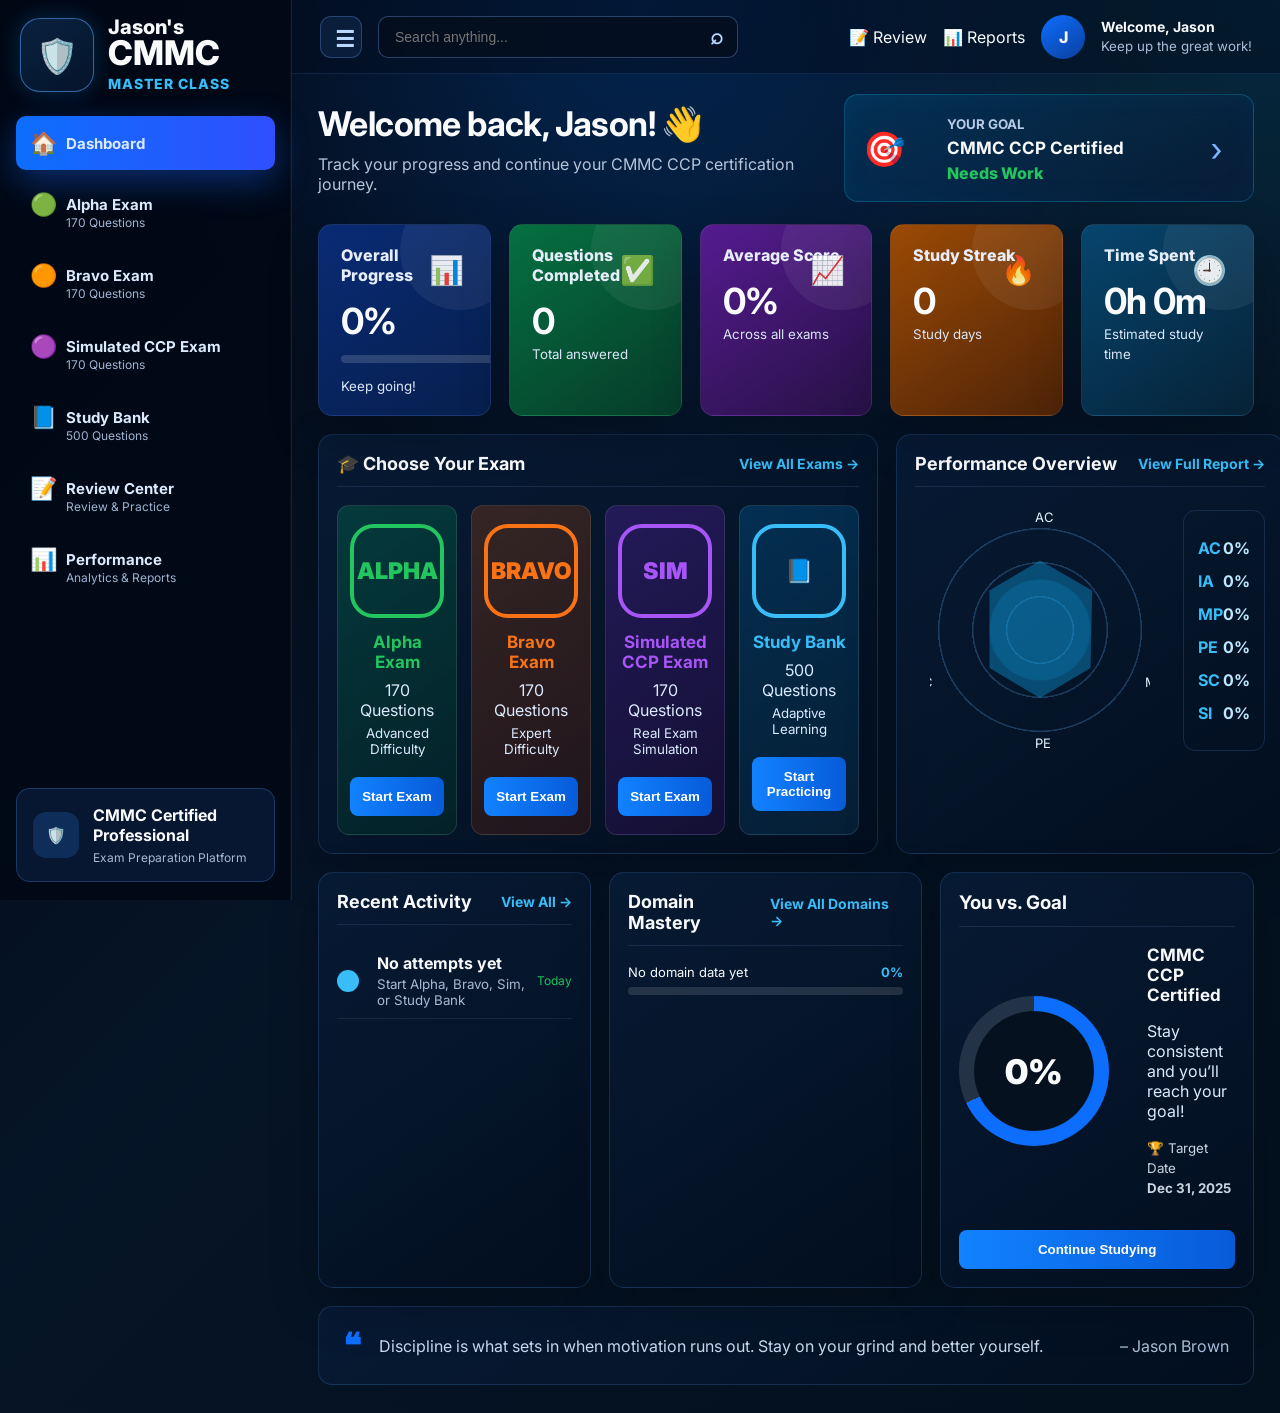
==== commit b3f3e061: "Add files via upload" ====
--- a/index.html
+++ b/index.html
@@ -4,7 +4,7 @@
   <meta charset="UTF-8" />
   <meta name="viewport" content="width=device-width, initial-scale=1.0" />
   <title>Jason's CMMC Master Class</title>
-  <link rel="stylesheet" href="css/style.css?v=11" />
+  <link rel="stylesheet" href="css/style.css?v=12" />
 </head>
 
 <body class="dash-body">
@@ -42,21 +42,24 @@
   <header class="dash-top">
     <div class="top-left">
       <button class="hamburger">☰</button>
+
       <div class="search">
-        <input id="dashboardSearch" type="text" placeholder="Search anything..." onkeydown="handleDashboardSearch(event)" />
+        <input
+          id="dashboardSearch"
+          type="text"
+          placeholder="Search anything..."
+          onkeydown="handleDashboardSearch(event)"
+        />
         <button onclick="runDashboardSearch()">⌕</button>
       </div>
     </div>
 
     <div class="top-right">
-<button id="themeToggle" class="toggle">☀️ <span></span></button>
-<button id="notificationBell" class="bell">🔔</button>
-
-<div id="notificationPanel" class="notification-panel hidden">
-  <h3>Notifications</h3>
-  <div id="notificationContent"></div>
-</div>
+      <a href="review.html" class="top-action">📝 Review</a>
+      <a href="dashboard.html" class="top-action">📊 Reports</a>
+
       <div class="avatar">J</div>
+
       <div class="welcome-mini">
         <b>Welcome, Jason</b>
         <small>Keep up the great work!</small>
@@ -85,7 +88,9 @@
     <div class="metric blue-card">
       <p>Overall Progress</p>
       <h2 id="overallProgress">0%</h2>
-      <div class="progress-line"><span id="overallProgressBar" style="width:0%"></span></div>
+      <div class="progress-line">
+        <span id="overallProgressBar" style="width:0%"></span>
+      </div>
       <small>Keep going!</small>
       <div class="metric-icon">📊</div>
     </div>
@@ -170,7 +175,12 @@
 
       <div class="radar-wrap">
         <div class="radar">
-          <span>AC</span><span>IA</span><span>MP</span><span>PE</span><span>SC</span><span>SI</span>
+          <span>AC</span>
+          <span>IA</span>
+          <span>MP</span>
+          <span>PE</span>
+          <span>SC</span>
+          <span>SI</span>
           <div class="radar-poly"></div>
         </div>
 
@@ -196,7 +206,14 @@
       </div>
 
       <div id="recentActivityList" class="activity-list">
-        <div><span class="dot blue"></span><p><b>No attempts yet</b><small>Start an exam or study session</small></p><em>Today</em></div>
+        <div>
+          <span class="dot blue"></span>
+          <p>
+            <b>No attempts yet</b>
+            <small>Start an exam or study session</small>
+          </p>
+          <em>Today</em>
+        </div>
       </div>
     </div>
 
@@ -207,19 +224,30 @@
       </div>
 
       <div id="domainMasteryList" class="mastery-list">
-        <div><p>No domain data yet<b>0%</b></p><span><i style="width:0%"></i></span></div>
+        <div>
+          <p>No domain data yet<b>0%</b></p>
+          <span><i style="width:0%"></i></span>
+        </div>
       </div>
     </div>
 
     <div class="panel goal-panel">
       <h3>You vs. Goal</h3>
-      <div id="goalRing" class="goal-ring">0%<small>Towards Your Goal</small></div>
+
+      <div id="goalRing" class="goal-ring">
+        0%
+        <small>Towards Your Goal</small>
+      </div>
+
       <div class="goal-text">
         <b>CMMC CCP Certified</b>
         <p>Stay consistent and you’ll reach your goal!</p>
         <small>🏆 Target Date<br><strong>Dec 31, 2025</strong></small>
       </div>
-      <a href="study-bank.html"><button>Continue Studying</button></a>
+
+      <a href="study-bank.html">
+        <button>Continue Studying</button>
+      </a>
     </div>
 
   </section>
@@ -240,11 +268,11 @@
 }
 
 function runDashboardSearch() {
-  const term =
-    document.getElementById("dashboardSearch")
-      .value
-      .trim()
-      .toLowerCase();
+  const term = document
+    .getElementById("dashboardSearch")
+    .value
+    .trim()
+    .toLowerCase();
 
   if (!term) return;
 
@@ -269,7 +297,7 @@
 }
 </script>
 
-<script src="js/home-dashboard.js?v=2"></script>
+<script src="js/home-dashboard.js?v=3"></script>
 
 </body>
 </html>
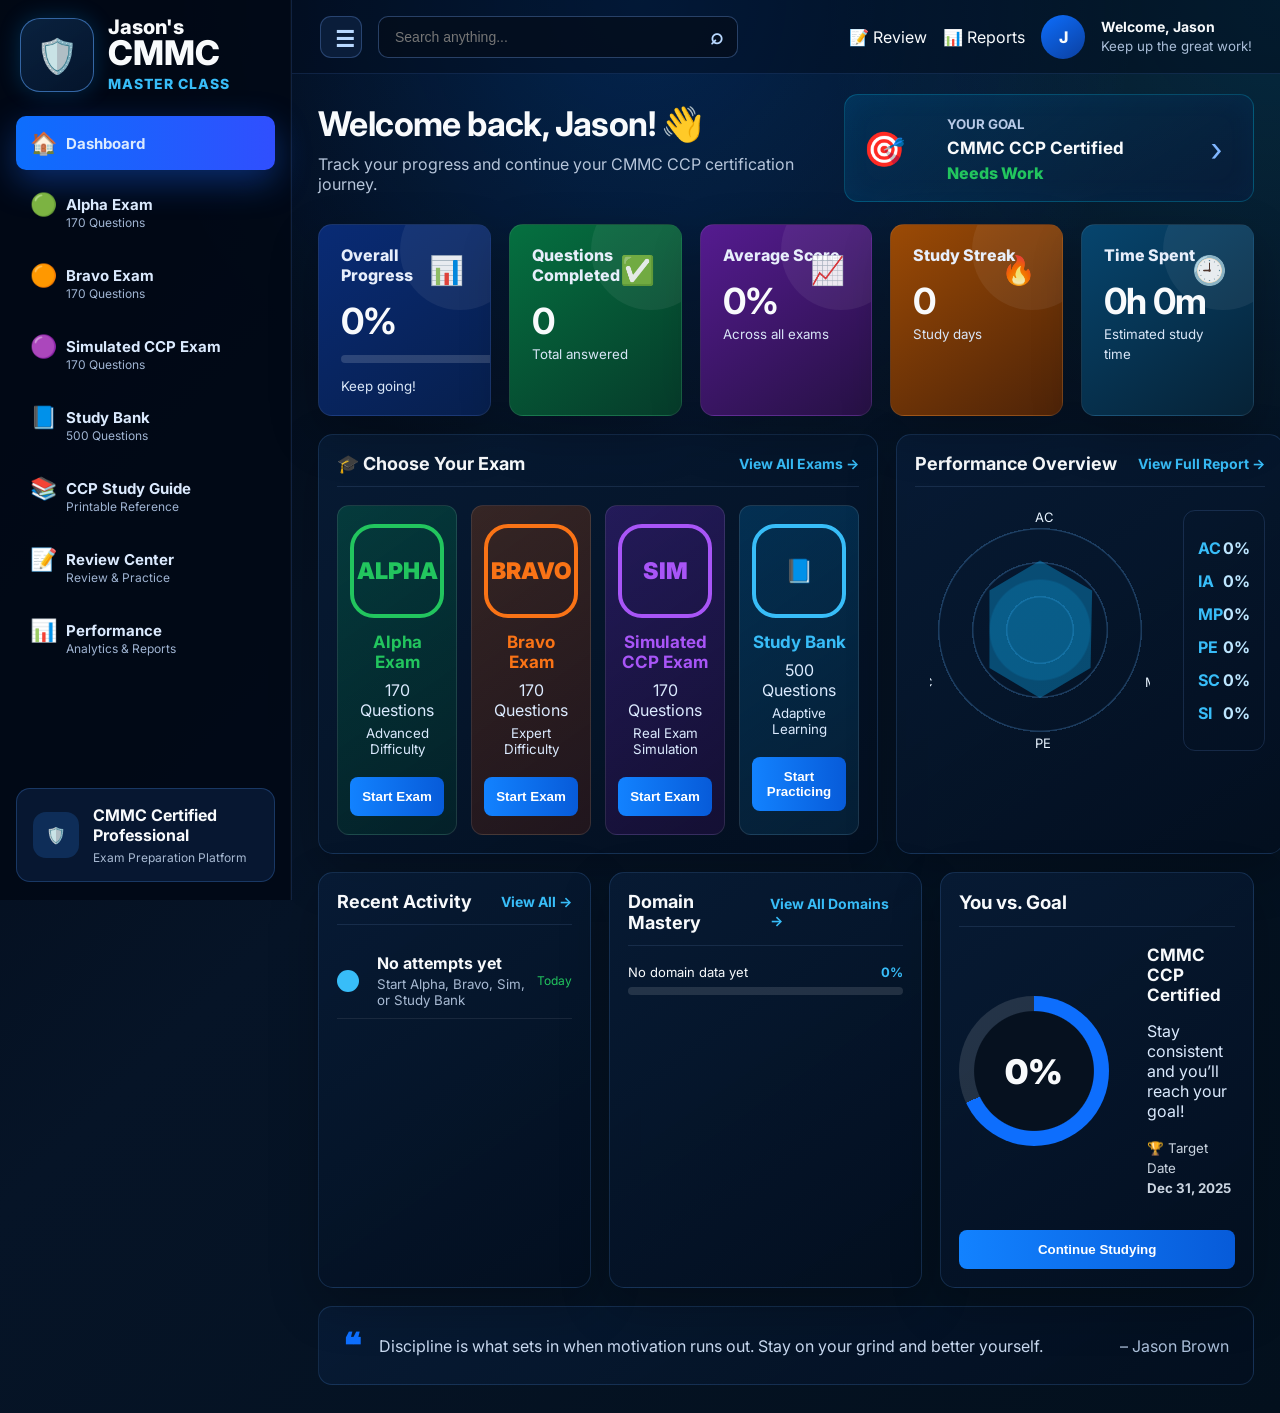
==== commit 6bd8cca4: "Add files via upload" ====
--- a/index.html
+++ b/index.html
@@ -24,6 +24,7 @@
     <a href="exam-bravo.html"><span>🟠</span><b>Bravo Exam</b><small>170 Questions</small></a>
     <a href="exam-sim.html"><span>🟣</span><b>Simulated CCP Exam</b><small>170 Questions</small></a>
     <a href="study-bank.html"><span>📘</span><b>Study Bank</b><small>500 Questions</small></a>
+    <a href="study-guide.html"><span>📚</span><b>CCP Study Guide</b><small>Printable Reference</small></a>
     <a href="review.html"><span>📝</span><b>Review Center</b><small>Review & Practice</small></a>
     <a href="dashboard.html"><span>📊</span><b>Performance</b><small>Analytics & Reports</small></a>
   </nav>
--- a/css/style.css
+++ b/css/style.css
@@ -1136,4 +1136,28 @@
 .light-mode .dash-top {
   background: rgba(255,255,255,.85);
 }
+.top-action {
+  display: flex;
+  align-items: center;
+  justify-content: center;
+  height: 42px;
+  padding: 0 16px;
+  border-radius: 12px;
+  background: rgba(10,28,55,.8);
+  border: 1px solid rgba(120,170,255,.25);
+  color: #dbeafe;
+  font-weight: 800;
+  text-decoration: none;
+}
+
+.top-action:hover {
+  background: rgba(30,64,175,.8);
+}
+
+.notification-panel,
+#notificationPanel,
+.toggle,
+.bell {
+  display: none !important;
+}
 }
